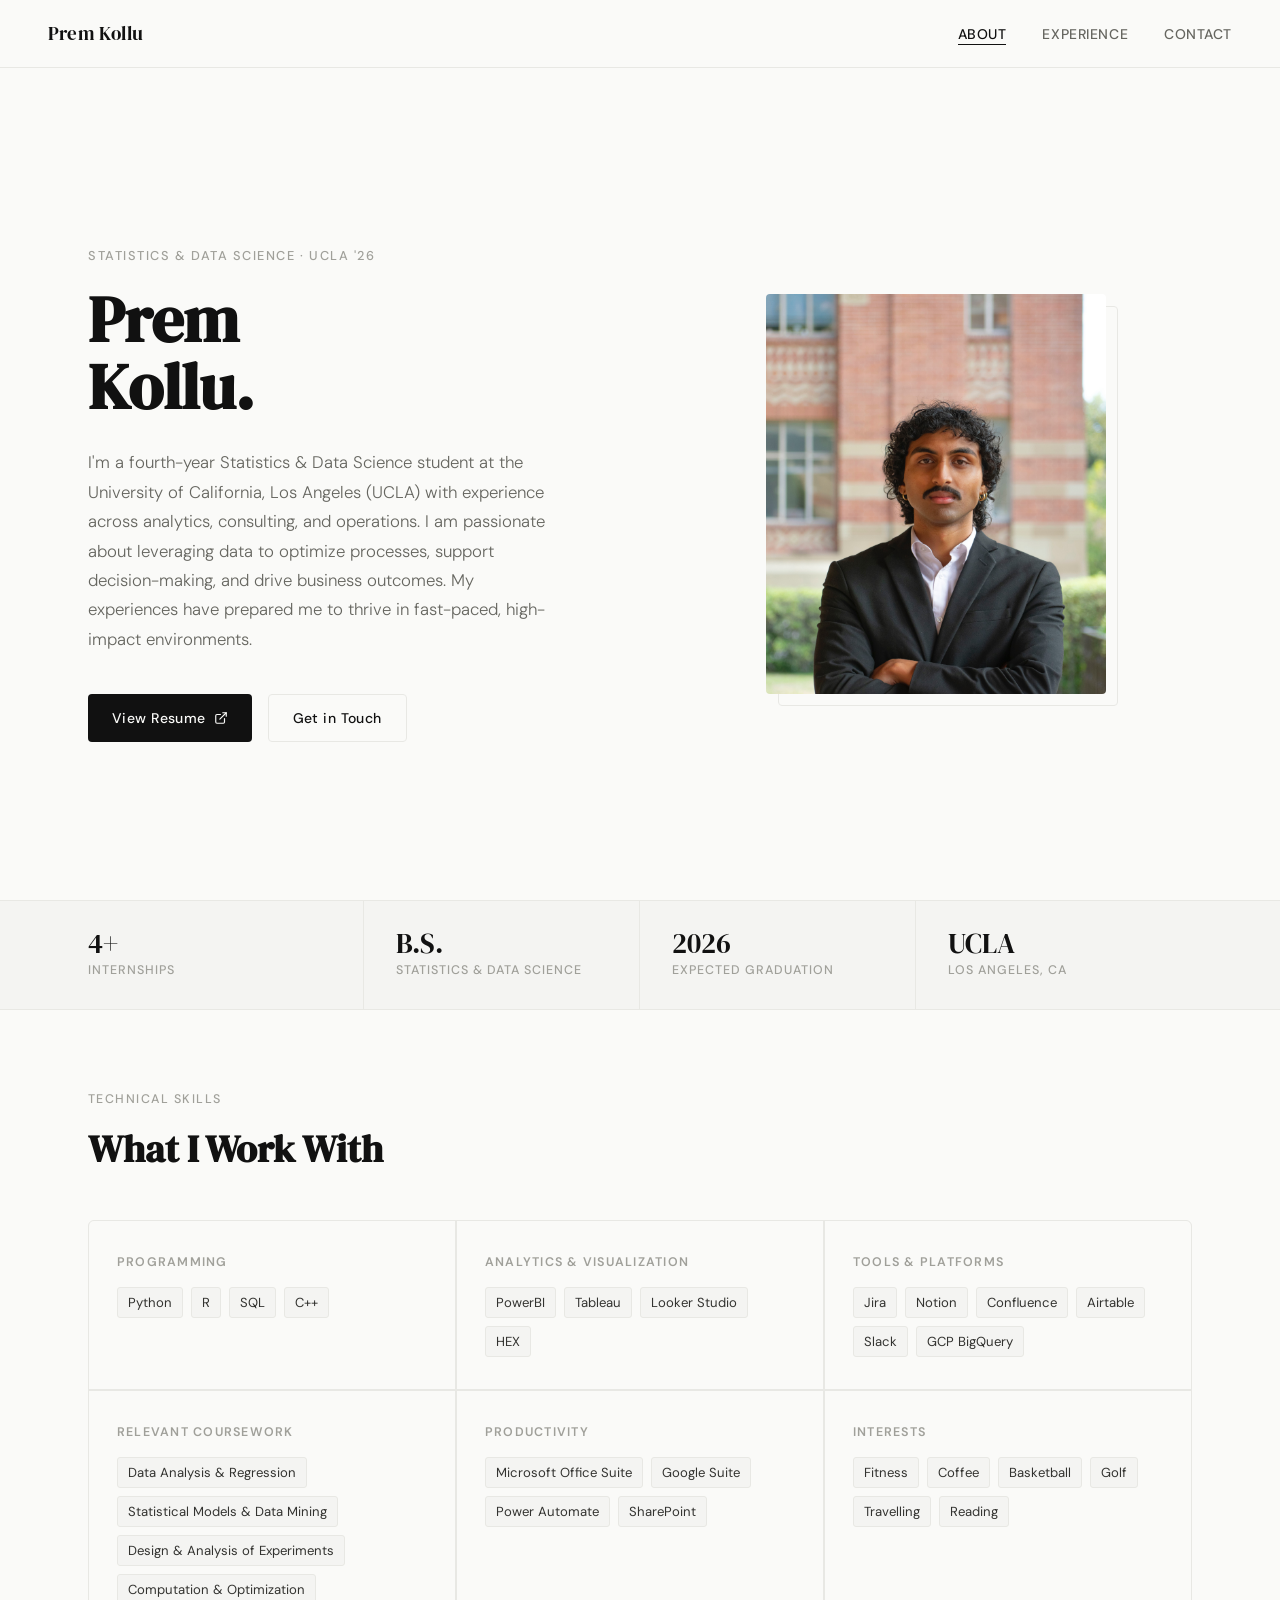
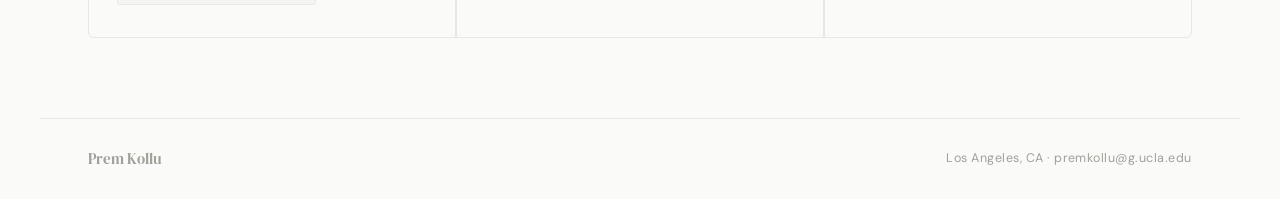
==== index.html @ 373f7fc3 "Add files via upload" ====
<!DOCTYPE html>
<html lang="en">
<head>
  <meta charset="UTF-8" />
  <meta name="viewport" content="width=device-width, initial-scale=1.0" />
  <title>Prem Kollu</title>
  <link rel="stylesheet" href="styles.css" />
</head>
<body>

  <!-- NAV -->
  <nav>
    <a href="index.html" class="nav-logo">Prem Kollu</a>
    <ul class="nav-links">
      <li><a href="index.html" class="active">About</a></li>
      <li><a href="experience.html">Experience</a></li>
      <li><a href="contact.html">Contact</a></li>
    </ul>
  </nav>

  <div class="page-wrapper">

    <!-- HERO -->
    <section class="hero">
      <div class="hero-text">
        <p class="hero-eyebrow">Statistics &amp; Data Science · UCLA '26</p>
        <h1 class="hero-name">Prem<br>Kollu.</h1>
        <p class="hero-bio">
          I'm a fourth-year Statistics &amp; Data Science student at the University of California, Los Angeles (UCLA) with experience across analytics, consulting, and operations. I am passionate about leveraging data to optimize processes, support decision-making, and drive business outcomes. My experiences have prepared me to thrive in fast-paced, high-impact environments.
        </p>
        <div class="hero-actions">
          <a href="resume.pdf" target="_blank" class="btn btn-primary">
            View Resume
            <svg width="14" height="14" viewBox="0 0 24 24" fill="none" stroke="currentColor" stroke-width="2" stroke-linecap="round" stroke-linejoin="round"><path d="M18 13v6a2 2 0 0 1-2 2H5a2 2 0 0 1-2-2V8a2 2 0 0 1 2-2h6"/><polyline points="15 3 21 3 21 9"/><line x1="10" y1="14" x2="21" y2="3"/></svg>
          </a>
          <a href="contact.html" class="btn btn-outline">Get in Touch</a>
        </div>
      </div>

      <div class="hero-photo-col">
        <div class="hero-photo-frame">
          <!-- Replace photo.jpg with your actual photo filename -->
          <img src="photo.jpg" alt="Prem Kollu"
               onerror="this.style.display='none'; this.nextElementSibling.style.display='flex';" />
          <div class="hero-photo-placeholder" style="display:none;">
            <svg width="40" height="40" viewBox="0 0 24 24" fill="none" stroke="currentColor" stroke-width="1" stroke-linecap="round" stroke-linejoin="round"><path d="M20 21v-2a4 4 0 0 0-4-4H8a4 4 0 0 0-4 4v2"/><circle cx="12" cy="7" r="4"/></svg>
            <span>Add Photo</span>
          </div>
        </div>
      </div>
    </section>

    <!-- STATS BAR -->
    <div class="stats-bar">
      <div class="stats-bar-inner">
        <div class="stat-item">
          <div class="stat-number">4+</div>
          <div class="stat-label">Internships</div>
        </div>
        <div class="stat-item">
          <div class="stat-number">B.S.</div>
          <div class="stat-label">Statistics &amp; Data Science</div>
        </div>
        <div class="stat-item">
          <div class="stat-number">2026</div>
          <div class="stat-label">Expected Graduation</div>
        </div>
        <div class="stat-item">
          <div class="stat-number">UCLA</div>
          <div class="stat-label">Los Angeles, CA</div>
        </div>
      </div>
    </div>

    <!-- SKILLS -->
    <section class="skills-section">
      <p class="section-label">Technical Skills</p>
      <h2 class="section-title">What I Work With</h2>

      <div class="skills-grid">
        <div class="skill-card">
          <div class="skill-card-title">Programming</div>
          <div class="skill-tags">
            <span class="skill-tag">Python</span>
            <span class="skill-tag">R</span>
            <span class="skill-tag">SQL</span>
            <span class="skill-tag">C++</span>
          </div>
        </div>
        <div class="skill-card">
          <div class="skill-card-title">Analytics &amp; Visualization</div>
          <div class="skill-tags">
            <span class="skill-tag">PowerBI</span>
            <span class="skill-tag">Tableau</span>
            <span class="skill-tag">Looker Studio</span>
            <span class="skill-tag">HEX</span>
          </div>
        </div>
        <div class="skill-card">
          <div class="skill-card-title">Tools &amp; Platforms</div>
          <div class="skill-tags">
            <span class="skill-tag">Jira</span>
            <span class="skill-tag">Notion</span>
            <span class="skill-tag">Confluence</span>
            <span class="skill-tag">Airtable</span>
            <span class="skill-tag">Slack</span>
            <span class="skill-tag">GCP BigQuery</span>
          </div>
        </div>
        <div class="skill-card">
          <div class="skill-card-title">Relevant Coursework</div>
          <div class="skill-tags">
            <span class="skill-tag">Data Analysis &amp; Regression</span>
            <span class="skill-tag">Statistical Models &amp; Data Mining</span>
            <span class="skill-tag">Design &amp; Analysis of Experiments</span>
            <span class="skill-tag">Computation &amp; Optimization</span>
          </div>
        </div>
        <div class="skill-card">
          <div class="skill-card-title">Productivity</div>
          <div class="skill-tags">
            <span class="skill-tag">Microsoft Office Suite</span>
            <span class="skill-tag">Google Suite</span>
            <span class="skill-tag">Power Automate</span>
            <span class="skill-tag">SharePoint</span>
          </div>
        </div>
        <div class="skill-card">
          <div class="skill-card-title">Interests</div>
          <div class="skill-tags">
            <span class="skill-tag">Fitness</span>
            <span class="skill-tag">Coffee</span>
            <span class="skill-tag">Basketball</span>
            <span class="skill-tag">Golf</span>
            <span class="skill-tag">Travelling</span>
            <span class="skill-tag">Reading</span>
          </div>
        </div>
      </div>
    </section>

    <footer>
      <span class="footer-name">Prem Kollu</span>
      <span class="footer-note">Los Angeles, CA · premkollu@g.ucla.edu</span>
    </footer>

  </div>
</body>
</html>
---- styles.css ----
@import url('https://fonts.googleapis.com/css2?family=DM+Serif+Display:ital@0;1&family=DM+Sans:ital,opsz,wght@0,9..40,300;0,9..40,400;0,9..40,500;0,9..40,600;1,9..40,300&display=swap');

*, *::before, *::after {
  box-sizing: border-box;
  margin: 0;
  padding: 0;
}

:root {
  --black: #111111;
  --white: #fafaf8;
  --gray-100: #f4f4f2;
  --gray-200: #e8e8e4;
  --gray-400: #a0a09a;
  --gray-600: #666660;
  --gray-800: #333330;
  --accent: #111111;
  --serif: 'DM Serif Display', Georgia, serif;
  --sans: 'DM Sans', system-ui, sans-serif;
  --nav-height: 68px;
}

html {
  scroll-behavior: smooth;
}

body {
  font-family: var(--sans);
  background-color: var(--white);
  color: var(--black);
  font-size: 16px;
  line-height: 1.6;
  -webkit-font-smoothing: antialiased;
}

/* ── NAV ── */
nav {
  position: fixed;
  top: 0;
  left: 0;
  right: 0;
  height: var(--nav-height);
  background: rgba(250, 250, 248, 0.92);
  backdrop-filter: blur(12px);
  -webkit-backdrop-filter: blur(12px);
  border-bottom: 1px solid var(--gray-200);
  z-index: 100;
  display: flex;
  align-items: center;
  justify-content: space-between;
  padding: 0 48px;
}

.nav-logo {
  font-family: var(--serif);
  font-size: 1.2rem;
  color: var(--black);
  text-decoration: none;
  letter-spacing: 0.01em;
}

.nav-links {
  display: flex;
  gap: 36px;
  list-style: none;
}

.nav-links a {
  font-family: var(--sans);
  font-size: 0.875rem;
  font-weight: 500;
  color: var(--gray-600);
  text-decoration: none;
  letter-spacing: 0.04em;
  text-transform: uppercase;
  transition: color 0.2s;
  position: relative;
}

.nav-links a::after {
  content: '';
  position: absolute;
  bottom: -2px;
  left: 0;
  width: 0;
  height: 1px;
  background: var(--black);
  transition: width 0.25s ease;
}

.nav-links a:hover {
  color: var(--black);
}

.nav-links a:hover::after,
.nav-links a.active::after {
  width: 100%;
}

.nav-links a.active {
  color: var(--black);
}

/* ── PAGE WRAPPER ── */
.page-wrapper {
  padding-top: var(--nav-height);
  min-height: 100vh;
}

/* ── HERO (index) ── */
.hero {
  display: grid;
  grid-template-columns: 1fr 1fr;
  min-height: calc(100vh - var(--nav-height));
  max-width: 1200px;
  margin: 0 auto;
  padding: 80px 48px 60px;
  gap: 80px;
  align-items: center;
}

.hero-text {
  animation: fadeUp 0.7s ease both;
}

.hero-eyebrow {
  font-family: var(--sans);
  font-size: 0.8rem;
  font-weight: 500;
  letter-spacing: 0.12em;
  text-transform: uppercase;
  color: var(--gray-400);
  margin-bottom: 20px;
}

.hero-name {
  font-family: var(--serif);
  font-size: clamp(3rem, 5vw, 4.5rem);
  line-height: 1.05;
  color: var(--black);
  margin-bottom: 28px;
}

.hero-bio {
  font-size: 1.05rem;
  color: var(--gray-600);
  line-height: 1.75;
  max-width: 480px;
  margin-bottom: 40px;
  font-weight: 300;
}

.hero-actions {
  display: flex;
  gap: 16px;
  flex-wrap: wrap;
}

.btn {
  display: inline-flex;
  align-items: center;
  gap: 8px;
  padding: 12px 24px;
  font-family: var(--sans);
  font-size: 0.875rem;
  font-weight: 500;
  letter-spacing: 0.03em;
  text-decoration: none;
  border-radius: 4px;
  transition: all 0.2s ease;
  cursor: pointer;
  border: none;
}

.btn-primary {
  background: var(--black);
  color: var(--white);
}

.btn-primary:hover {
  background: var(--gray-800);
  transform: translateY(-1px);
  box-shadow: 0 4px 16px rgba(0,0,0,0.15);
}

.btn-outline {
  background: transparent;
  color: var(--black);
  border: 1.5px solid var(--gray-200);
}

.btn-outline:hover {
  border-color: var(--black);
  transform: translateY(-1px);
}

.hero-photo-col {
  display: flex;
  justify-content: center;
  align-items: center;
  animation: fadeUp 0.7s 0.15s ease both;
}

.hero-photo-frame {
  position: relative;
  width: 340px;
  height: 400px;
}

.hero-photo-frame::before {
  content: '';
  position: absolute;
  inset: 12px -12px -12px 12px;
  border: 1.5px solid var(--gray-200);
  border-radius: 4px;
  z-index: 0;
}

.hero-photo-frame img {
  position: relative;
  z-index: 1;
  width: 100%;
  height: 100%;
  object-fit: cover;
  border-radius: 4px;
  display: block;
}

.hero-photo-placeholder {
  position: relative;
  z-index: 1;
  width: 100%;
  height: 100%;
  background: var(--gray-100);
  border-radius: 4px;
  display: flex;
  align-items: center;
  justify-content: center;
  flex-direction: column;
  gap: 12px;
  color: var(--gray-400);
  font-size: 0.875rem;
  font-weight: 500;
  letter-spacing: 0.05em;
  text-transform: uppercase;
}

/* ── QUICK STATS BAR ── */
.stats-bar {
  border-top: 1px solid var(--gray-200);
  border-bottom: 1px solid var(--gray-200);
  background: var(--gray-100);
}

.stats-bar-inner {
  max-width: 1200px;
  margin: 0 auto;
  padding: 0 48px;
  display: grid;
  grid-template-columns: repeat(4, 1fr);
}

.stat-item {
  padding: 28px 0;
  border-right: 1px solid var(--gray-200);
  padding-left: 32px;
  animation: fadeUp 0.6s ease both;
}

.stat-item:first-child {
  padding-left: 0;
  border-left: none;
}

.stat-item:last-child {
  border-right: none;
}

.stat-number {
  font-family: var(--serif);
  font-size: 1.75rem;
  color: var(--black);
  line-height: 1;
  margin-bottom: 4px;
}

.stat-label {
  font-size: 0.78rem;
  font-weight: 500;
  letter-spacing: 0.08em;
  text-transform: uppercase;
  color: var(--gray-400);
}

/* ── SKILLS SECTION ── */
.skills-section {
  max-width: 1200px;
  margin: 0 auto;
  padding: 80px 48px;
}

.section-label {
  font-size: 0.78rem;
  font-weight: 500;
  letter-spacing: 0.12em;
  text-transform: uppercase;
  color: var(--gray-400);
  margin-bottom: 16px;
}

.section-title {
  font-family: var(--serif);
  font-size: clamp(1.8rem, 3vw, 2.4rem);
  color: var(--black);
  margin-bottom: 48px;
  line-height: 1.2;
}

.skills-grid {
  display: grid;
  grid-template-columns: repeat(3, 1fr);
  gap: 2px;
  background: var(--gray-200);
  border: 1px solid var(--gray-200);
  border-radius: 6px;
  overflow: hidden;
}

.skill-card {
  background: var(--white);
  padding: 32px 28px;
  transition: background 0.2s;
}

.skill-card:hover {
  background: var(--gray-100);
}

.skill-card-title {
  font-size: 0.78rem;
  font-weight: 600;
  letter-spacing: 0.1em;
  text-transform: uppercase;
  color: var(--gray-400);
  margin-bottom: 14px;
}

.skill-tags {
  display: flex;
  flex-wrap: wrap;
  gap: 8px;
}

.skill-tag {
  font-size: 0.82rem;
  font-weight: 400;
  color: var(--gray-800);
  background: var(--gray-100);
  border: 1px solid var(--gray-200);
  padding: 4px 10px;
  border-radius: 3px;
}

/* ── EXPERIENCE PAGE ── */
.exp-header {
  max-width: 1200px;
  margin: 0 auto;
  padding: 80px 48px 60px;
  border-bottom: 1px solid var(--gray-200);
}

.exp-header h1 {
  font-family: var(--serif);
  font-size: clamp(2.5rem, 4vw, 3.5rem);
  line-height: 1.1;
  margin-top: 16px;
}

.exp-body {
  max-width: 1200px;
  margin: 0 auto;
  padding: 0 48px 100px;
}

.exp-section-title {
  font-size: 0.78rem;
  font-weight: 600;
  letter-spacing: 0.12em;
  text-transform: uppercase;
  color: var(--gray-400);
  padding: 48px 0 28px;
  border-bottom: 1px solid var(--gray-200);
  margin-bottom: 0;
}

.exp-item {
  display: grid;
  grid-template-columns: 200px 1fr;
  gap: 48px;
  padding: 40px 0;
  border-bottom: 1px solid var(--gray-200);
  animation: fadeUp 0.5s ease both;
}

.exp-meta {
  padding-top: 4px;
}

.exp-date {
  font-size: 0.82rem;
  font-weight: 500;
  color: var(--gray-400);
  letter-spacing: 0.04em;
  margin-bottom: 6px;
  line-height: 1.4;
}

.exp-location {
  font-size: 0.8rem;
  color: var(--gray-400);
  font-style: italic;
}

.exp-content {}

.exp-company {
  font-family: var(--serif);
  font-size: 1.3rem;
  color: var(--black);
  margin-bottom: 4px;
  line-height: 1.2;
}

.exp-role {
  font-size: 0.9rem;
  font-weight: 500;
  color: var(--gray-600);
  margin-bottom: 16px;
  letter-spacing: 0.02em;
}

.exp-bullets {
  list-style: none;
  display: flex;
  flex-direction: column;
  gap: 8px;
}

.exp-bullets li {
  font-size: 0.92rem;
  color: var(--gray-600);
  line-height: 1.65;
  padding-left: 16px;
  position: relative;
  font-weight: 300;
}

.exp-bullets li::before {
  content: '—';
  position: absolute;
  left: 0;
  color: var(--gray-400);
  font-size: 0.8rem;
}

/* ── CONTACT PAGE ── */
.contact-wrapper {
  max-width: 800px;
  margin: 0 auto;
  padding: 100px 48px;
  animation: fadeUp 0.7s ease both;
}

.contact-eyebrow {
  font-size: 0.78rem;
  font-weight: 500;
  letter-spacing: 0.12em;
  text-transform: uppercase;
  color: var(--gray-400);
  margin-bottom: 16px;
}

.contact-title {
  font-family: var(--serif);
  font-size: clamp(2.5rem, 4vw, 3.5rem);
  color: var(--black);
  line-height: 1.1;
  margin-bottom: 24px;
}

.contact-desc {
  font-size: 1.05rem;
  color: var(--gray-600);
  font-weight: 300;
  line-height: 1.75;
  max-width: 520px;
  margin-bottom: 56px;
}

.contact-links {
  display: flex;
  flex-direction: column;
  gap: 2px;
  background: var(--gray-200);
  border: 1px solid var(--gray-200);
  border-radius: 6px;
  overflow: hidden;
}

.contact-link-item {
  display: flex;
  align-items: center;
  justify-content: space-between;
  padding: 24px 28px;
  background: var(--white);
  text-decoration: none;
  transition: background 0.2s;
  group: true;
}

.contact-link-item:hover {
  background: var(--gray-100);
}

.contact-link-left {
  display: flex;
  align-items: center;
  gap: 16px;
}

.contact-link-icon {
  width: 40px;
  height: 40px;
  background: var(--gray-100);
  border: 1px solid var(--gray-200);
  border-radius: 8px;
  display: flex;
  align-items: center;
  justify-content: center;
  flex-shrink: 0;
}

.contact-link-icon svg {
  width: 18px;
  height: 18px;
  stroke: var(--gray-600);
  fill: none;
  stroke-width: 1.5;
  stroke-linecap: round;
  stroke-linejoin: round;
}

.contact-link-label {
  font-weight: 500;
  font-size: 0.95rem;
  color: var(--black);
  margin-bottom: 2px;
}

.contact-link-value {
  font-size: 0.82rem;
  color: var(--gray-400);
  font-weight: 300;
}

.contact-link-arrow {
  color: var(--gray-400);
  font-size: 1.1rem;
  transition: transform 0.2s, color 0.2s;
}

.contact-link-item:hover .contact-link-arrow {
  transform: translateX(3px);
  color: var(--black);
}

/* ── FOOTER ── */
footer {
  border-top: 1px solid var(--gray-200);
  padding: 28px 48px;
  display: flex;
  align-items: center;
  justify-content: space-between;
  max-width: 1200px;
  margin: 0 auto;
}

.footer-name {
  font-family: var(--serif);
  font-size: 0.95rem;
  color: var(--gray-400);
}

.footer-note {
  font-size: 0.78rem;
  color: var(--gray-400);
  letter-spacing: 0.04em;
}

/* ── ANIMATIONS ── */
@keyframes fadeUp {
  from {
    opacity: 0;
    transform: translateY(18px);
  }
  to {
    opacity: 1;
    transform: translateY(0);
  }
}

/* ── RESPONSIVE ── */
@media (max-width: 768px) {
  nav {
    padding: 0 24px;
  }

  .nav-links {
    gap: 20px;
  }

  .hero {
    grid-template-columns: 1fr;
    padding: 48px 24px 60px;
    gap: 48px;
    text-align: center;
  }

  .hero-photo-col {
    order: -1;
  }

  .hero-photo-frame {
    width: 220px;
    height: 260px;
  }

  .hero-bio {
    margin: 0 auto 40px;
  }

  .hero-actions {
    justify-content: center;
  }

  .stats-bar-inner {
    grid-template-columns: repeat(2, 1fr);
    padding: 0 24px;
  }

  .stat-item {
    padding-left: 16px;
  }

  .stat-item:nth-child(2) {
    border-right: none;
  }

  .skills-section {
    padding: 60px 24px;
  }

  .skills-grid {
    grid-template-columns: 1fr;
  }

  .exp-header, .exp-body {
    padding-left: 24px;
    padding-right: 24px;
  }

  .exp-item {
    grid-template-columns: 1fr;
    gap: 12px;
  }

  .contact-wrapper {
    padding: 60px 24px;
  }

  footer {
    padding: 24px;
    flex-direction: column;
    gap: 8px;
    text-align: center;
  }
}
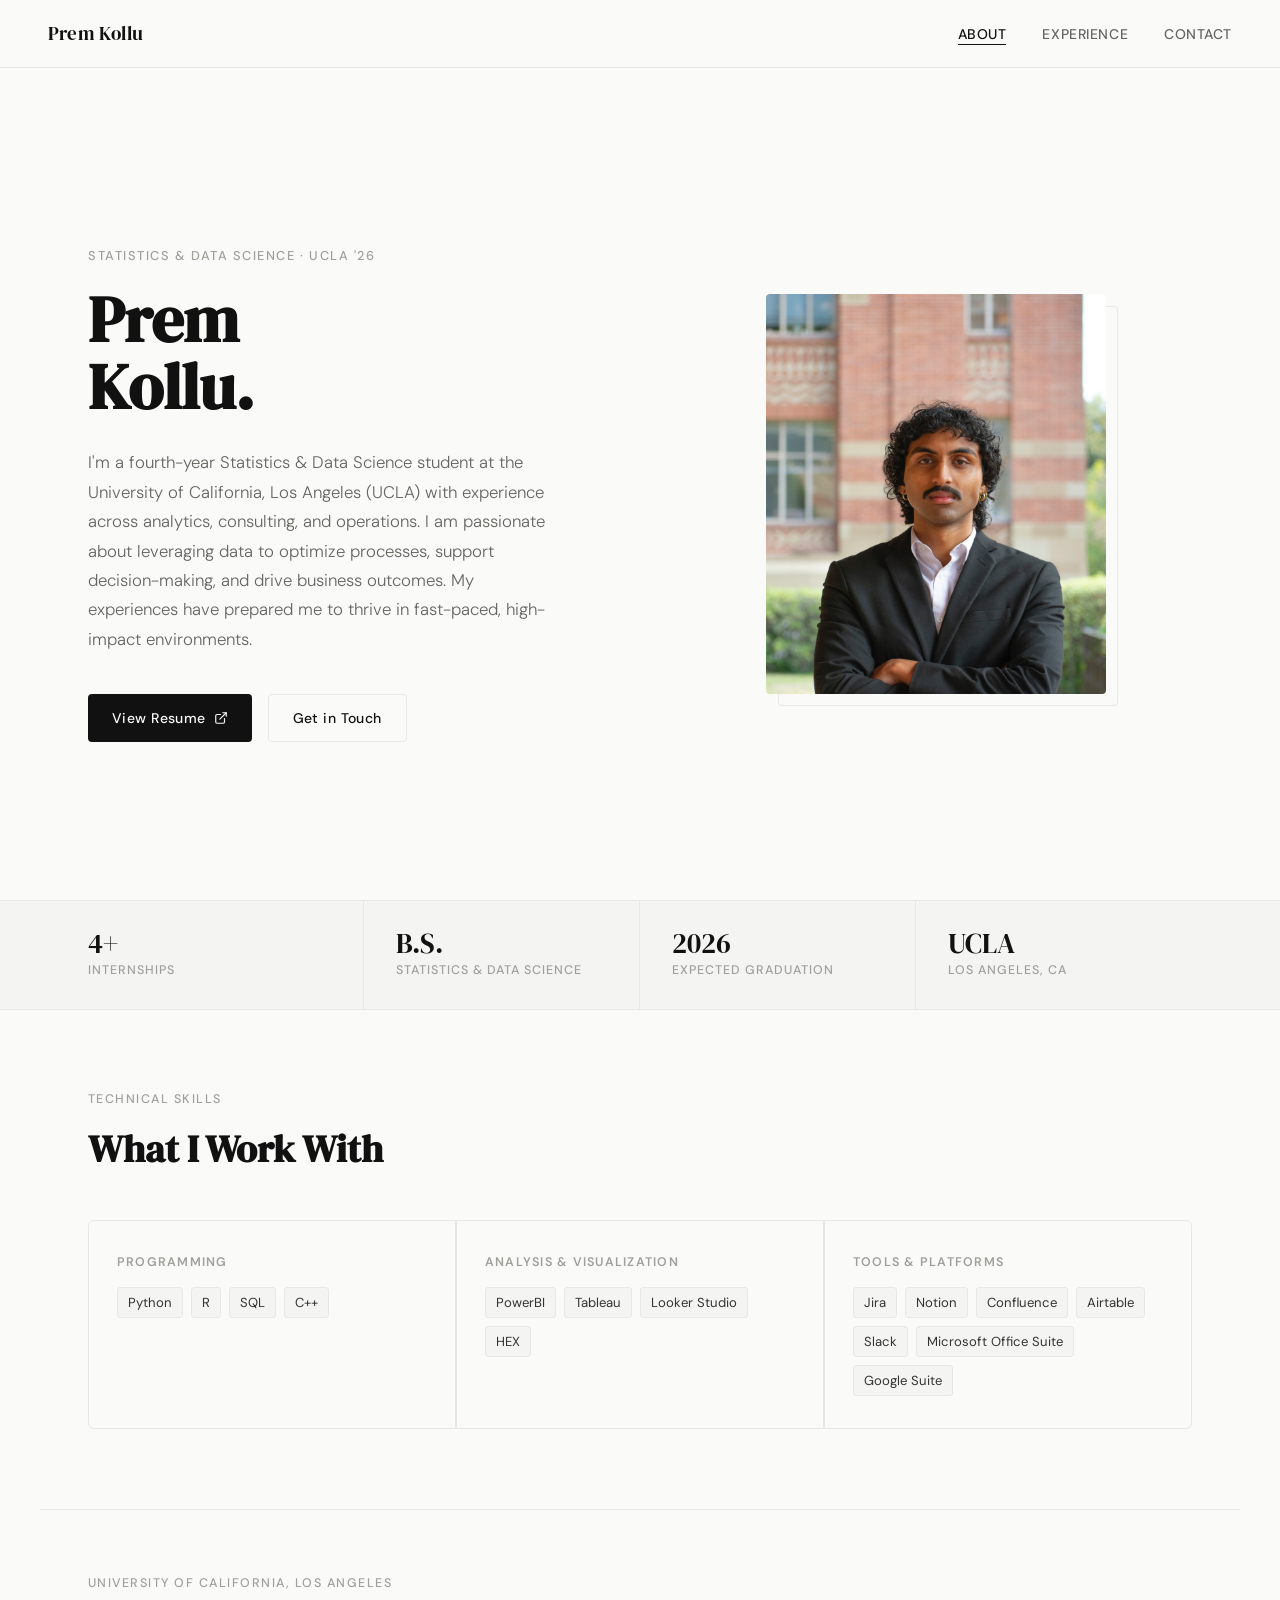
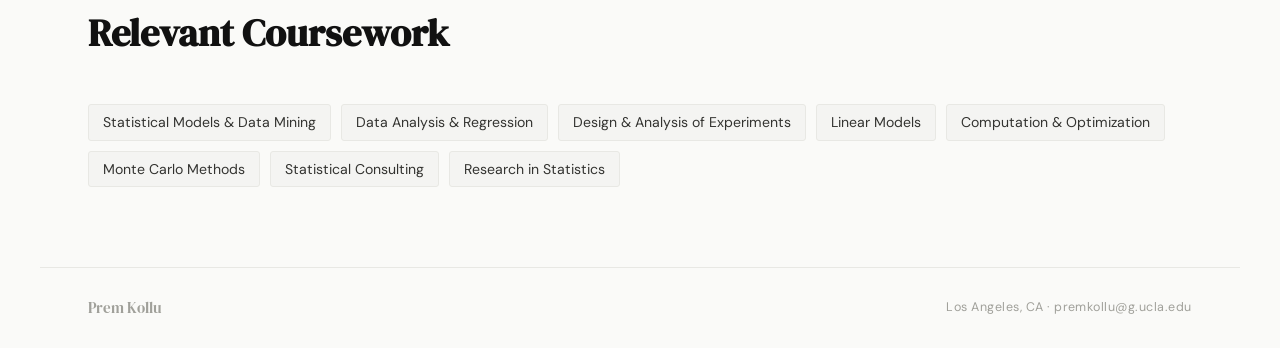
==== commit b5a94f31: "Add files via upload" ====
--- a/index.html
+++ b/index.html
@@ -77,7 +77,7 @@
       <p class="section-label">Technical Skills</p>
       <h2 class="section-title">What I Work With</h2>
 
-      <div class="skills-grid">
+      <div class="skills-grid skills-grid-3">
         <div class="skill-card">
           <div class="skill-card-title">Programming</div>
           <div class="skill-tags">
@@ -88,7 +88,7 @@
           </div>
         </div>
         <div class="skill-card">
-          <div class="skill-card-title">Analytics &amp; Visualization</div>
+          <div class="skill-card-title">Analysis &amp; Visualization</div>
           <div class="skill-tags">
             <span class="skill-tag">PowerBI</span>
             <span class="skill-tag">Tableau</span>
@@ -104,38 +104,26 @@
             <span class="skill-tag">Confluence</span>
             <span class="skill-tag">Airtable</span>
             <span class="skill-tag">Slack</span>
-            <span class="skill-tag">GCP BigQuery</span>
+            <span class="skill-tag">Microsoft Office Suite</span>
+            <span class="skill-tag">Google Suite</span>
           </div>
         </div>
-        <div class="skill-card">
-          <div class="skill-card-title">Relevant Coursework</div>
-          <div class="skill-tags">
-            <span class="skill-tag">Data Analysis &amp; Regression</span>
-            <span class="skill-tag">Statistical Models &amp; Data Mining</span>
-            <span class="skill-tag">Design &amp; Analysis of Experiments</span>
-            <span class="skill-tag">Computation &amp; Optimization</span>
-          </div>
-        </div>
-        <div class="skill-card">
-          <div class="skill-card-title">Productivity</div>
-          <div class="skill-tags">
-            <span class="skill-tag">Microsoft Office Suite</span>
-            <span class="skill-tag">Google Suite</span>
-            <span class="skill-tag">Power Automate</span>
-            <span class="skill-tag">SharePoint</span>
-          </div>
-        </div>
-        <div class="skill-card">
-          <div class="skill-card-title">Interests</div>
-          <div class="skill-tags">
-            <span class="skill-tag">Fitness</span>
-            <span class="skill-tag">Coffee</span>
-            <span class="skill-tag">Basketball</span>
-            <span class="skill-tag">Golf</span>
-            <span class="skill-tag">Travelling</span>
-            <span class="skill-tag">Reading</span>
-          </div>
-        </div>
+      </div>
+    </section>
+
+    <!-- COURSEWORK -->
+    <section class="coursework-section">
+      <p class="section-label">University of California, Los Angeles</p>
+      <h2 class="section-title">Relevant Coursework</h2>
+      <div class="coursework-tags">
+        <span class="skill-tag">Statistical Models &amp; Data Mining</span>
+        <span class="skill-tag">Data Analysis &amp; Regression</span>
+        <span class="skill-tag">Design &amp; Analysis of Experiments</span>
+        <span class="skill-tag">Linear Models</span>
+        <span class="skill-tag">Computation &amp; Optimization</span>
+        <span class="skill-tag">Monte Carlo Methods</span>
+        <span class="skill-tag">Statistical Consulting</span>
+        <span class="skill-tag">Research in Statistics</span>
       </div>
     </section>
 
--- a/styles.css
+++ b/styles.css
@@ -361,6 +361,37 @@
   border-radius: 3px;
 }
 
+/* 3-card skills grid (single row) */
+.skills-grid-3 {
+  grid-template-columns: repeat(3, 1fr);
+}
+
+/* ── COURSEWORK SECTION ── */
+.coursework-section {
+  max-width: 1200px;
+  margin: 0 auto;
+  padding: 0 48px 80px;
+  border-top: 1px solid var(--gray-200);
+  padding-top: 64px;
+}
+
+.coursework-tags {
+  display: flex;
+  flex-wrap: wrap;
+  gap: 10px;
+}
+
+.coursework-tags .skill-tag {
+  font-size: 0.88rem;
+  padding: 6px 14px;
+}
+
+@media (max-width: 768px) {
+  .coursework-section {
+    padding: 48px 24px 60px;
+  }
+}
+
 /* ── EXPERIENCE PAGE ── */
 .exp-header {
   max-width: 1200px;
